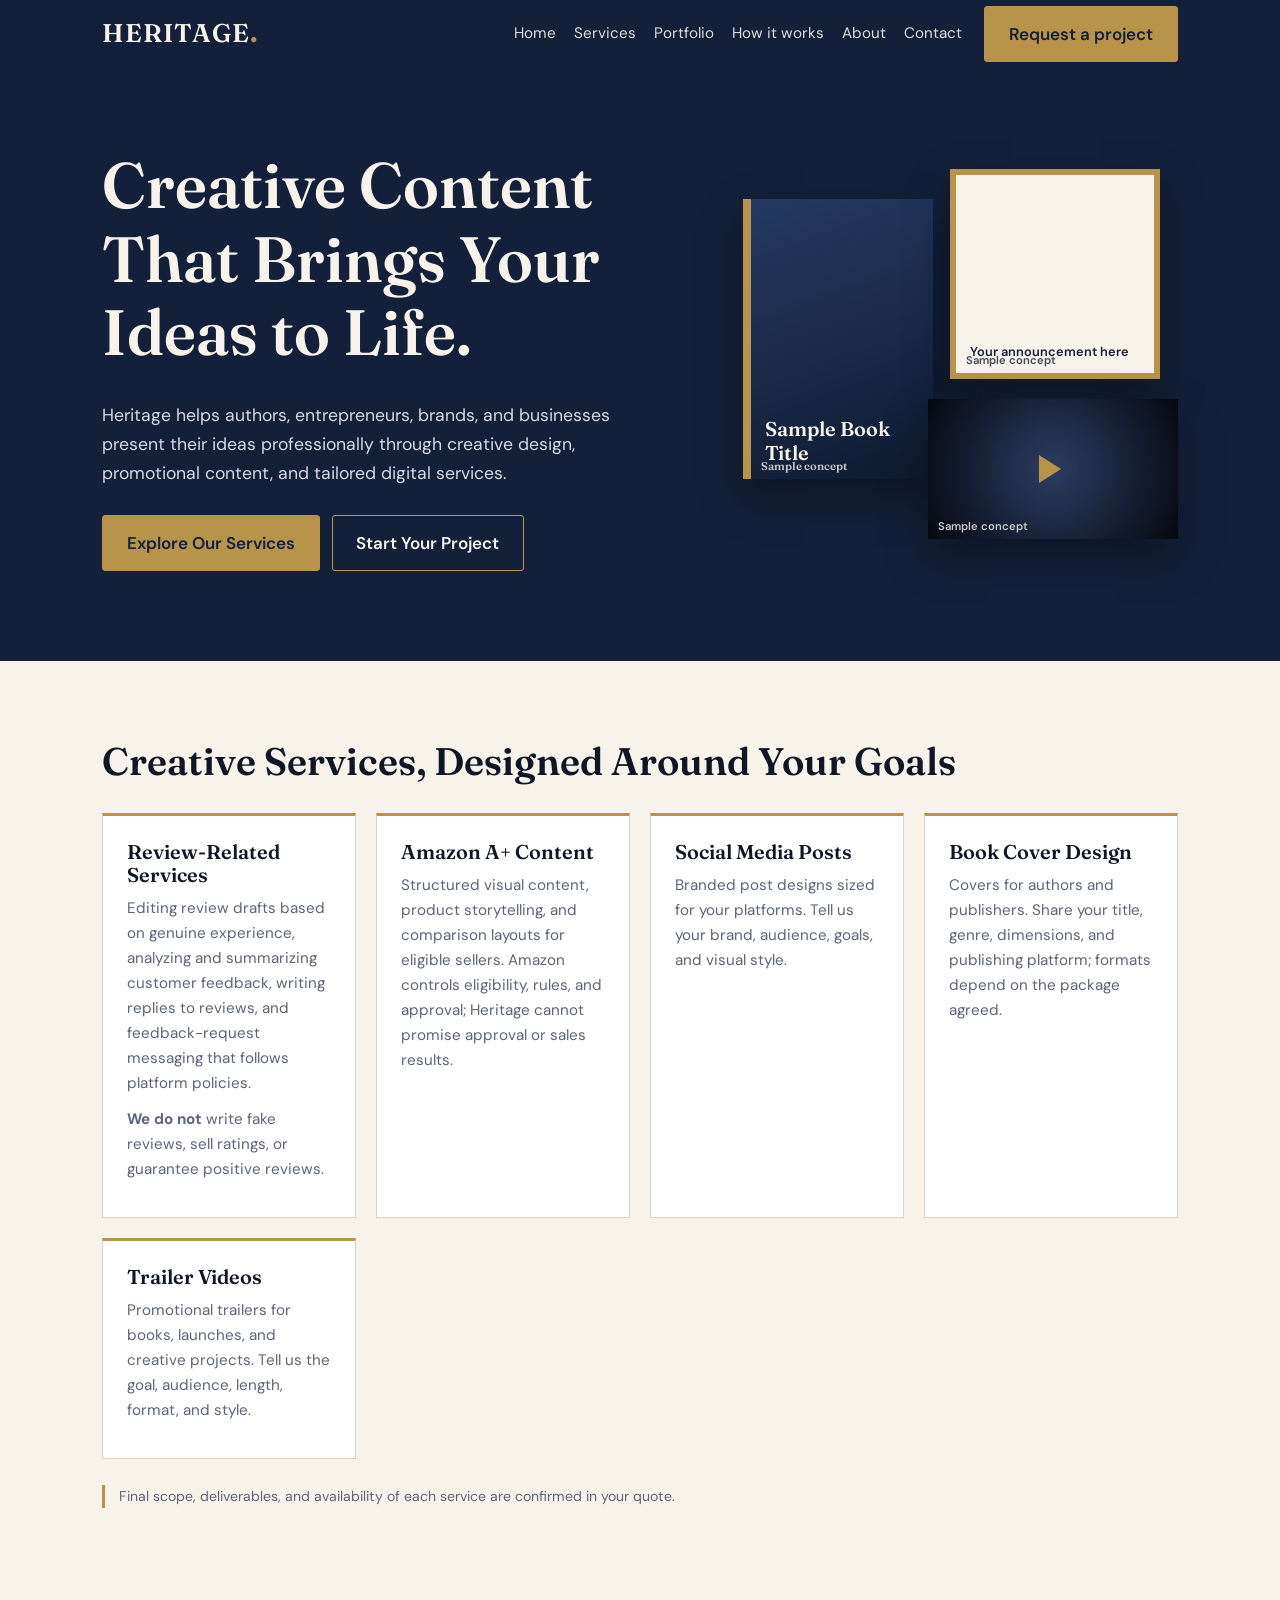
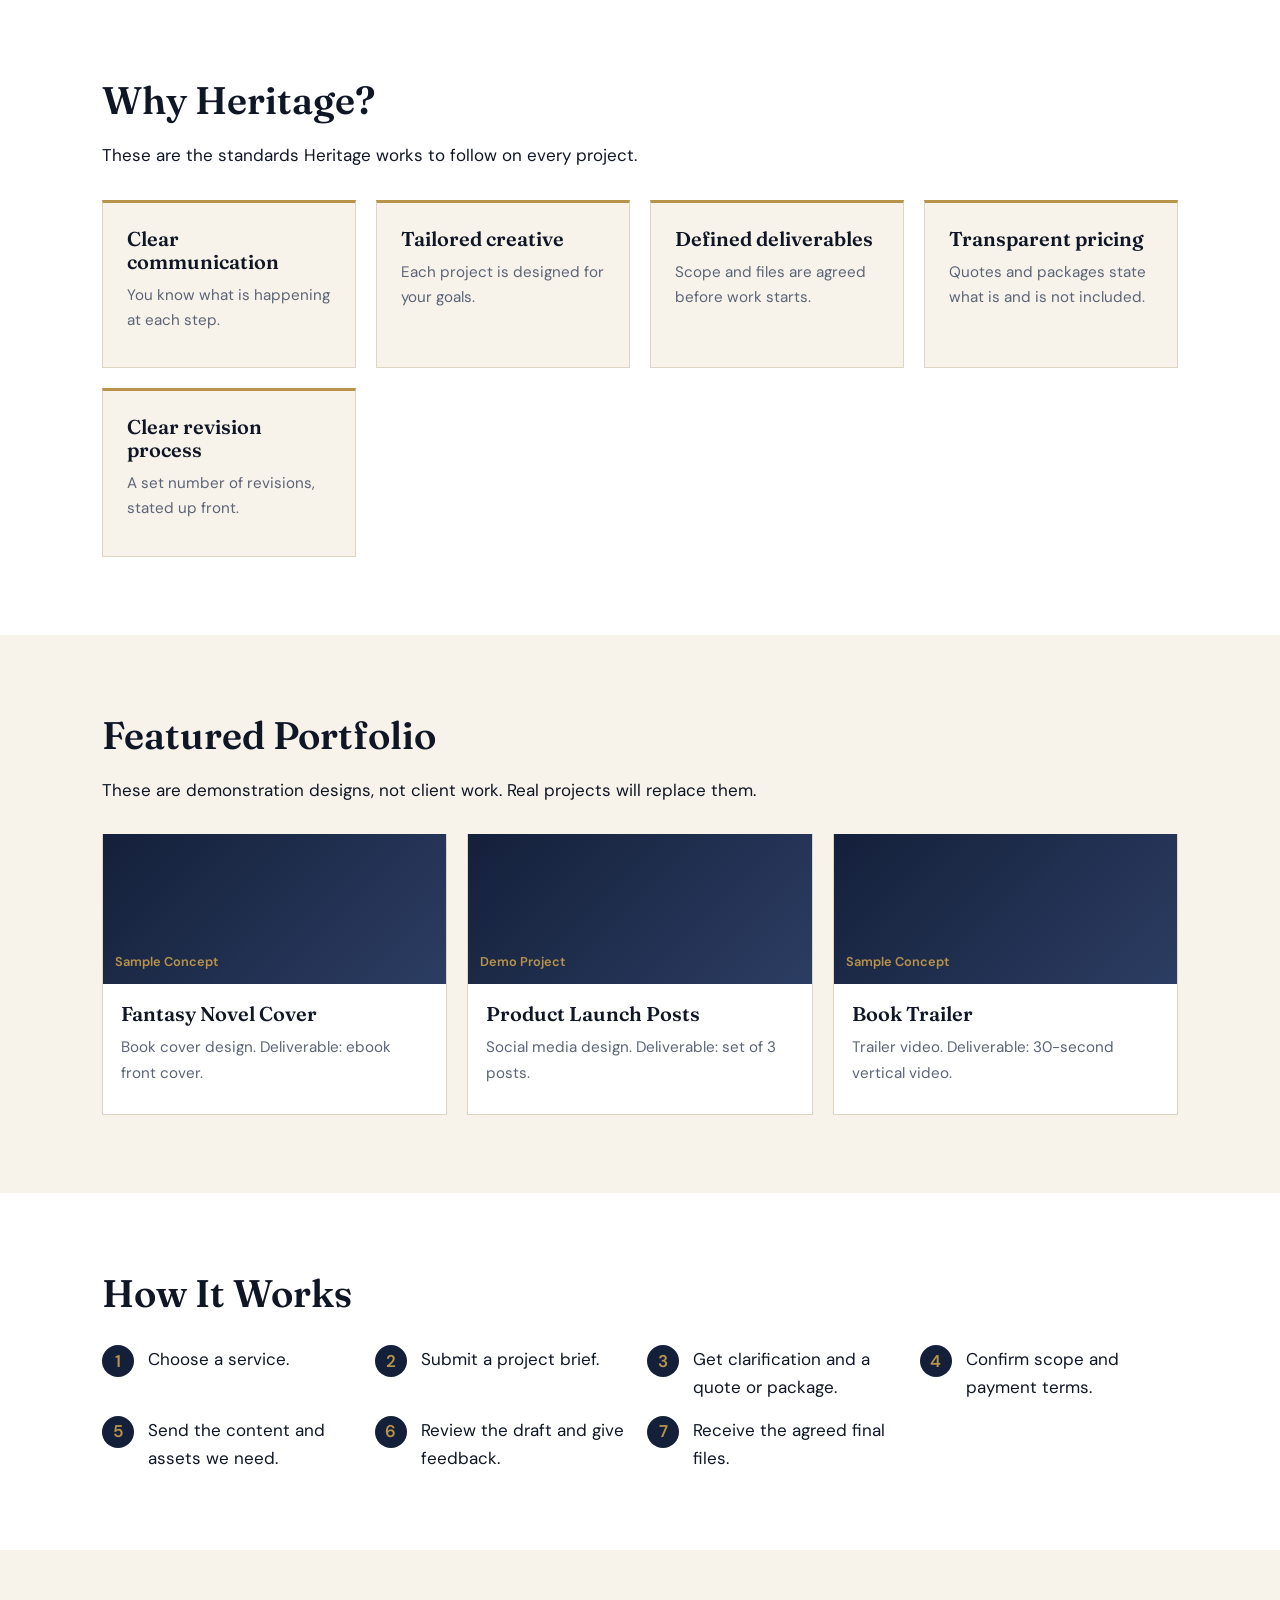
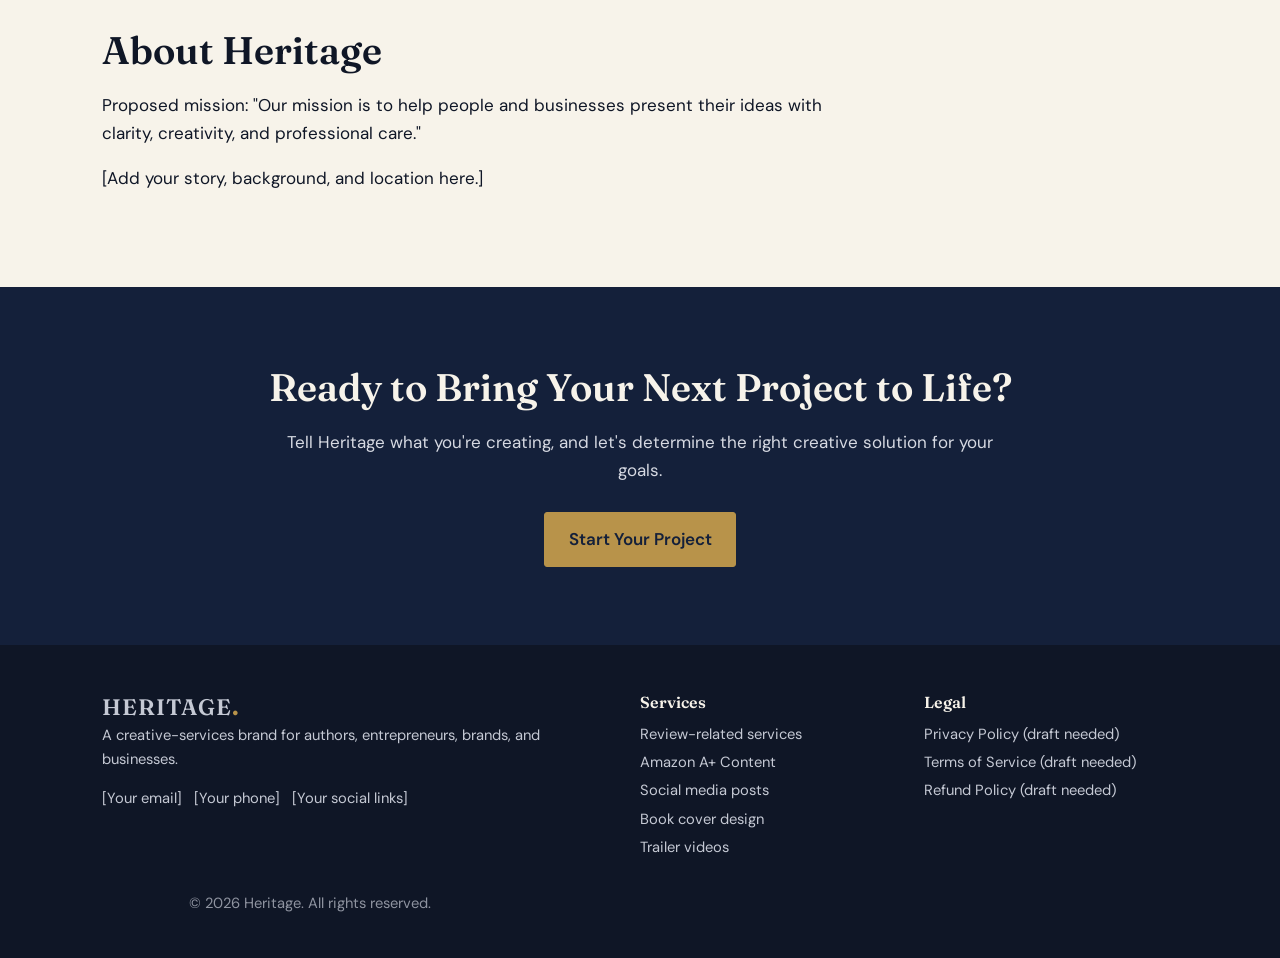
==== index.html @ a8f941b1 "Add files via upload" ====
<!doctype html><html lang="en"><head><title>Heritage | Creative Content and Promotional Services</title><meta name="description" content="Heritage offers book cover design, Amazon A+ Content, social media posts, trailer videos, and review-related content services for authors and businesses."><meta charset="utf-8"><meta name="viewport" content="width=device-width,initial-scale=1"><link rel="preconnect" href="https://fonts.googleapis.com"><link rel="preconnect" href="https://fonts.gstatic.com" crossorigin><link href="https://fonts.googleapis.com/css2?family=DM+Sans:wght@400;600&family=Fraunces:wght@600&display=swap" rel="stylesheet"><link rel="stylesheet" href="styles.css"><link rel="icon" href="data:image/svg+xml,%3Csvg xmlns=%27http://www.w3.org/2000/svg%27 viewBox=%270 0 100 100%27%3E%3Crect width=%27100%27 height=%27100%27 fill=%27%2314203a%27/%3E%3Ctext x=%2750%27 y=%2774%27 font-size=%2770%27 text-anchor=%27middle%27 fill=%27%23b8934a%27 font-family=%27serif%27%3EH%3C/text%3E%3C/svg%3E"></head><body><header><div class="wrap"><a class="logo" href="index.html">HERITAGE<b>.</b></a><nav aria-label="Main"><a href="index.html">Home</a><a href="index.html#services">Services</a><a href="index.html#portfolio">Portfolio</a><a href="index.html#how">How it works</a><a href="index.html#about">About</a><a href="contact.html">Contact</a></nav><a class="btn" href="contact.html">Request a project</a></div></header>
<main>
<div class="hero"><div class="wrap"><div><h1>Creative Content That Brings Your Ideas to Life.</h1><p>Heritage helps authors, entrepreneurs, brands, and businesses present their ideas professionally through creative design, promotional content, and tailored digital services.</p><div class="cta"><a class="btn" href="#services">Explore Our Services</a><a class="btn ghost" href="contact.html">Start Your Project</a></div></div>
<div class="stage" role="img" aria-label="Sample concept mockups: a book cover, a social post, and a video trailer frame"><div class="m book">Sample Book Title<small>Sample concept</small></div><div class="m post">Your announcement here<small>Sample concept</small></div><div class="m vid"><span>Sample concept</span></div></div></div></div>

<section id="services"><div class="wrap"><h2>Creative Services, Designed Around Your Goals</h2>
<div class="grid">
<div class="card"><h3>Review-Related Services</h3><p>Editing review drafts based on genuine experience, analyzing and summarizing customer feedback, writing replies to reviews, and feedback-request messaging that follows platform policies.</p><p><b>We do not</b> write fake reviews, sell ratings, or guarantee positive reviews.</p></div>
<div class="card"><h3>Amazon A+ Content</h3><p>Structured visual content, product storytelling, and comparison layouts for eligible sellers. Amazon controls eligibility, rules, and approval; Heritage cannot promise approval or sales results.</p></div>
<div class="card"><h3>Social Media Posts</h3><p>Branded post designs sized for your platforms. Tell us your brand, audience, goals, and visual style.</p></div>
<div class="card"><h3>Book Cover Design</h3><p>Covers for authors and publishers. Share your title, genre, dimensions, and publishing platform; formats depend on the package agreed.</p></div>
<div class="card"><h3>Trailer Videos</h3><p>Promotional trailers for books, launches, and creative projects. Tell us the goal, audience, length, format, and style.</p></div>
</div><p class="note">Final scope, deliverables, and availability of each service are confirmed in your quote.</p></div></section>

<section class="alt"><div class="wrap"><h2>Why Heritage?</h2><p>These are the standards Heritage works to follow on every project.</p>
<div class="grid"><div class="card"><h3>Clear communication</h3><p>You know what is happening at each step.</p></div><div class="card"><h3>Tailored creative</h3><p>Each project is designed for your goals.</p></div><div class="card"><h3>Defined deliverables</h3><p>Scope and files are agreed before work starts.</p></div><div class="card"><h3>Transparent pricing</h3><p>Quotes and packages state what is and is not included.</p></div><div class="card"><h3>Clear revision process</h3><p>A set number of revisions, stated up front.</p></div></div></div></section>

<section id="portfolio" class="port"><div class="wrap"><h2>Featured Portfolio</h2><p>These are demonstration designs, not client work. Real projects will replace them.</p>
<div class="grid"><div class="card"><div class="thumb">Sample Concept</div><div><h3>Fantasy Novel Cover</h3><p>Book cover design. Deliverable: ebook front cover.</p></div></div><div class="card"><div class="thumb">Demo Project</div><div><h3>Product Launch Posts</h3><p>Social media design. Deliverable: set of 3 posts.</p></div></div><div class="card"><div class="thumb">Sample Concept</div><div><h3>Book Trailer</h3><p>Trailer video. Deliverable: 30-second vertical video.</p></div></div></div></div></section>

<section id="how" class="alt"><div class="wrap"><h2>How It Works</h2>
<ol class="steps"><li>Choose a service.</li><li>Submit a project brief.</li><li>Get clarification and a quote or package.</li><li>Confirm scope and payment terms.</li><li>Send the content and assets we need.</li><li>Review the draft and give feedback.</li><li>Receive the agreed final files.</li></ol></div></section>

<section id="about"><div class="wrap"><h2>About Heritage</h2><p>Proposed mission: "Our mission is to help people and businesses present their ideas with clarity, creativity, and professional care."</p><p>[Add your story, background, and location here.]</p></div></section>

<section class="final"><div class="wrap"><h2>Ready to Bring Your Next Project to Life?</h2><p>Tell Heritage what you're creating, and let's determine the right creative solution for your goals.</p><a class="btn" href="contact.html">Start Your Project</a></div></section>
</main><footer><div class="wrap"><div><a class="logo" href="index.html" style="font-size:1.4rem">HERITAGE<b style="color:#b8934a">.</b></a><p>A creative-services brand for authors, entrepreneurs, brands, and businesses.</p><p>[Your email] &nbsp; [Your phone] &nbsp; [Your social links]</p></div><div><h3>Services</h3><a href="index.html#services">Review-related services</a><a href="index.html#services">Amazon A+ Content</a><a href="index.html#services">Social media posts</a><a href="index.html#services">Book cover design</a><a href="index.html#services">Trailer videos</a></div><div><h3>Legal</h3><a href="#">Privacy Policy (draft needed)</a><a href="#">Terms of Service (draft needed)</a><a href="#">Refund Policy (draft needed)</a></div></div><p class="copy">&copy; <span id="y"></span> Heritage. All rights reserved.</p></footer><script>document.getElementById("y").textContent=new Date().getFullYear()</script></body></html>
---- styles.css ----
:root{--navy:#14203a;--ink:#0f1626;--cream:#f7f3ea;--gold:#b8934a;--mute:#5b6478;--line:#ddd5c2}
*{box-sizing:border-box}html{scroll-behavior:smooth}
body{margin:0;font:17px/1.65 "DM Sans",system-ui,sans-serif;color:var(--ink);background:var(--cream)}
h1,h2,h3,.logo{font-family:Fraunces,Georgia,serif;font-weight:600;line-height:1.15;margin:0 0 .5em}
h1{font-size:clamp(2.3rem,5.5vw,4rem)}h2{font-size:clamp(1.7rem,3.5vw,2.4rem)}h3{font-size:1.25rem}
p{margin:0 0 1em;max-width:62ch}a{color:inherit}
:focus-visible{outline:3px solid var(--gold);outline-offset:3px}
.wrap{max-width:1120px;margin:0 auto;padding:0 22px}
header{background:var(--navy);color:var(--cream);position:sticky;top:0;z-index:5}
header .wrap{display:flex;align-items:center;gap:22px;min-height:68px;flex-wrap:wrap}
.logo{font-size:1.6rem;text-decoration:none;letter-spacing:.04em;margin:0 auto 0 0}.logo b{color:var(--gold)}
nav{display:flex;gap:18px;flex-wrap:wrap}nav a{text-decoration:none;font-size:.95rem;opacity:.9}nav a:hover{color:var(--gold)}
.btn{display:inline-block;padding:.75em 1.4em;border:1.5px solid var(--gold);background:var(--gold);color:var(--navy);font-weight:600;text-decoration:none;border-radius:3px;cursor:pointer;font:inherit;font-weight:600}
.btn.ghost{background:transparent;color:inherit}.btn:hover{filter:brightness(1.08)}
.hero{background:var(--navy);color:var(--cream);padding:80px 0 90px}
.hero .wrap{display:grid;grid-template-columns:1.1fr .9fr;gap:48px;align-items:center}
.hero p{color:#d6d9e2;font-size:1.1rem}.cta{display:flex;gap:12px;flex-wrap:wrap;margin-top:1.6em}
.stage{position:relative;height:380px}
.m{position:absolute;box-shadow:0 18px 40px rgba(0,0,0,.35);display:flex;align-items:flex-end;padding:14px;font:600 .8rem/1.2 "DM Sans",sans-serif;color:var(--cream)}
.book{width:190px;height:280px;left:6%;top:30px;background:linear-gradient(160deg,#243a63,#0f1a30);border-left:8px solid var(--gold);font-family:Fraunces,serif;font-size:1.25rem}
.post{width:210px;height:210px;right:4%;top:0;background:var(--cream);color:var(--navy);border:6px solid var(--gold)}
.vid{width:250px;height:140px;right:0;bottom:10px;background:#000 radial-gradient(circle at 50% 50%,#2c3d63,#05080f);align-items:center;justify-content:center}
.vid:before{content:"";border:14px solid transparent;border-left:22px solid var(--gold);margin-left:8px}
.vid span,.m small{position:absolute;left:10px;bottom:6px;font-size:.7rem;opacity:.8}
section{padding:78px 0}.alt{background:#fff}
.grid{display:grid;gap:20px;grid-template-columns:repeat(auto-fit,minmax(230px,1fr));margin-top:30px}
.card{background:#fff;border:1px solid var(--line);border-top:3px solid var(--gold);padding:24px}
.alt .card{background:var(--cream)}.card p{font-size:.95rem;color:var(--mute);margin:0 0 .7em}
.note{font-size:.88rem;color:var(--mute);border-left:3px solid var(--gold);padding-left:14px;margin-top:26px}
.port .card{padding:0;border-top:0}.thumb{height:150px;display:flex;align-items:flex-end;padding:12px;background:linear-gradient(135deg,var(--navy),#2c3d63);color:var(--gold);font-weight:600;font-size:.8rem}
.port .card div:last-child{padding:18px}
ol.steps{counter-reset:s;list-style:none;padding:0;margin:30px 0 0;display:grid;gap:14px;grid-template-columns:repeat(auto-fit,minmax(240px,1fr))}
ol.steps li{counter-increment:s;padding-left:46px;position:relative}
ol.steps li:before{content:counter(s);position:absolute;left:0;top:0;width:32px;height:32px;border-radius:50%;background:var(--navy);color:var(--gold);display:grid;place-items:center;font-weight:600}
.final{background:var(--navy);color:var(--cream);text-align:center}.final p{margin:0 auto 1.6em;color:#d6d9e2}
footer{background:var(--ink);color:#c5c9d4;padding:48px 0 28px;font-size:.92rem}
footer .wrap{display:grid;gap:30px;grid-template-columns:2fr 1fr 1fr}footer a{display:block;text-decoration:none;padding:2px 0}footer a:hover{color:var(--gold)}
footer h3{color:var(--cream);font-size:1rem}.copy{text-align:center;margin-top:30px;opacity:.7}
form{display:grid;gap:16px;max-width:640px}label{display:grid;gap:6px;font-weight:600;font-size:.95rem}
input,select,textarea{font:inherit;padding:.7em;border:1.5px solid #b9b19b;border-radius:3px;background:#fff;width:100%}
.hide{display:none}.hp{position:absolute;left:-9999px}
@media(max-width:800px){.hero .wrap,footer .wrap{grid-template-columns:1fr}.stage{height:330px}section{padding:56px 0}}
@media(prefers-reduced-motion:reduce){html{scroll-behavior:auto}}
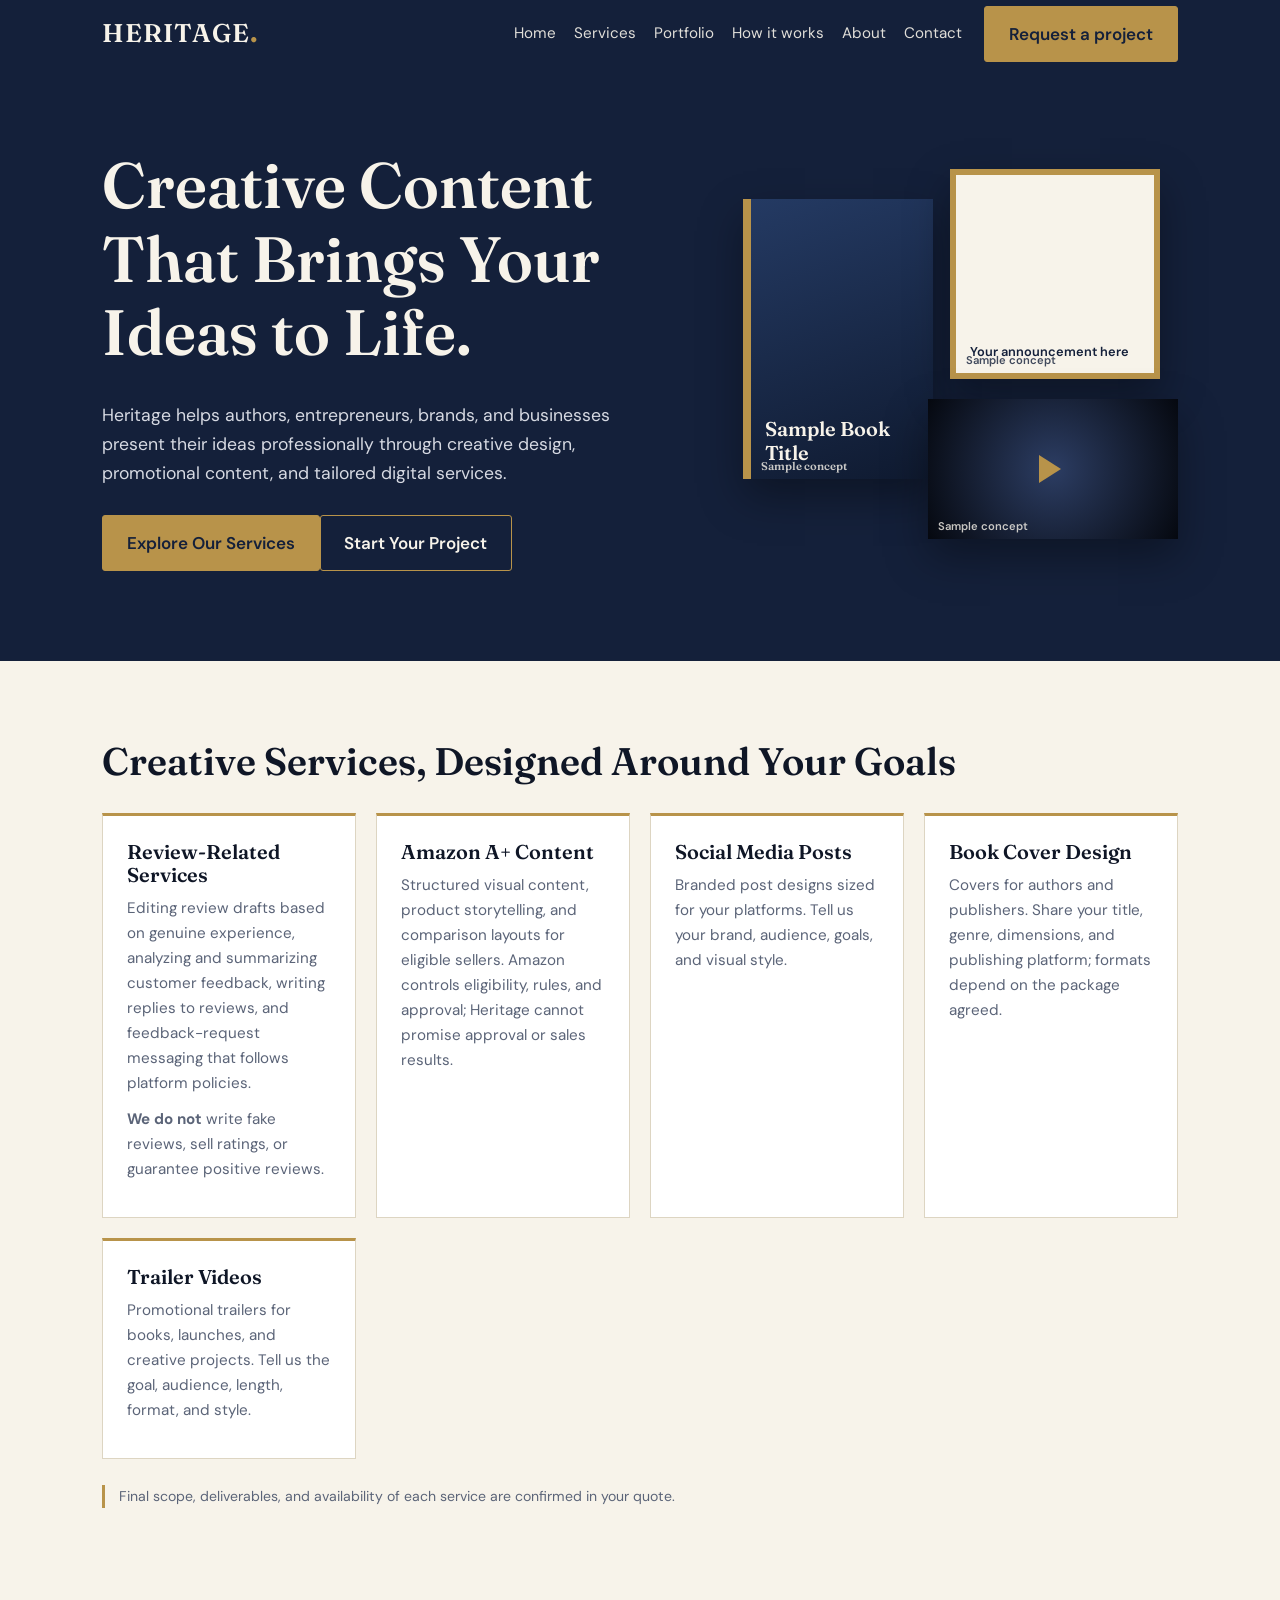
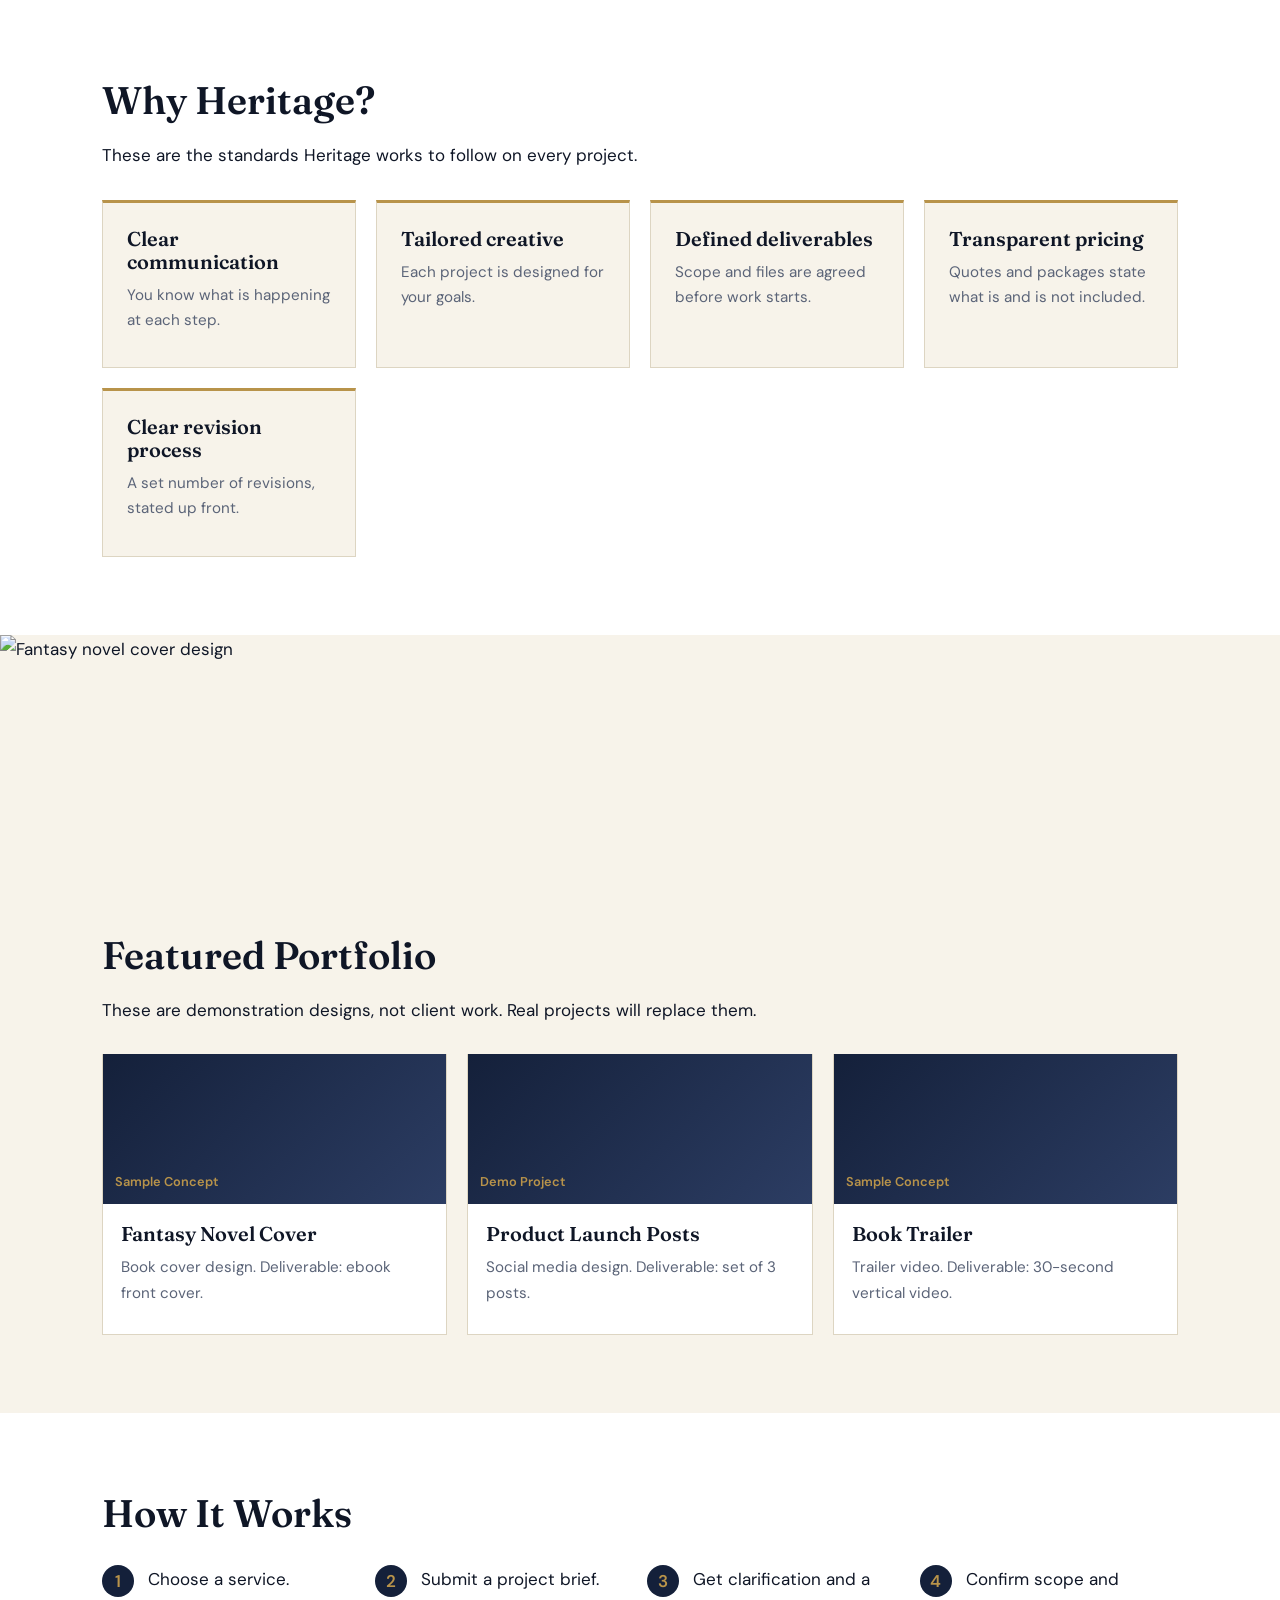
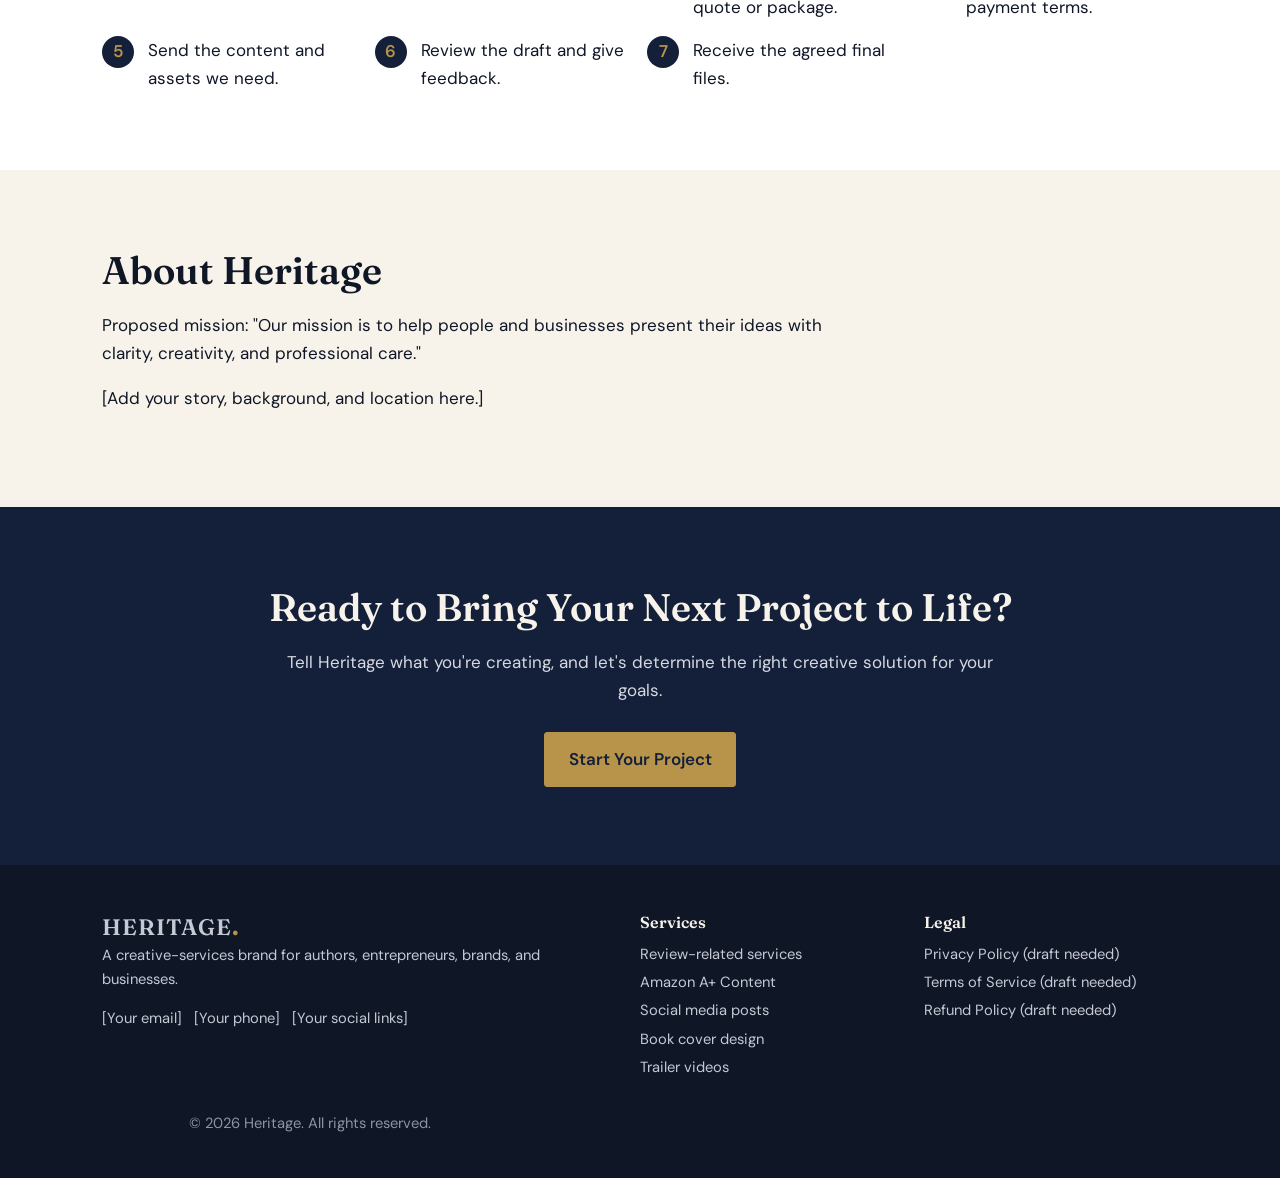
==== commit b3f30f33: "Update index.html" ====
--- a/index.html
+++ b/index.html
@@ -14,7 +14,7 @@
 
 <section class="alt"><div class="wrap"><h2>Why Heritage?</h2><p>These are the standards Heritage works to follow on every project.</p>
 <div class="grid"><div class="card"><h3>Clear communication</h3><p>You know what is happening at each step.</p></div><div class="card"><h3>Tailored creative</h3><p>Each project is designed for your goals.</p></div><div class="card"><h3>Defined deliverables</h3><p>Scope and files are agreed before work starts.</p></div><div class="card"><h3>Transparent pricing</h3><p>Quotes and packages state what is and is not included.</p></div><div class="card"><h3>Clear revision process</h3><p>A set number of revisions, stated up front.</p></div></div></div></section>
-
+<img class="pimg" src="cover1.jpg" alt="Fantasy novel cover design">
 <section id="portfolio" class="port"><div class="wrap"><h2>Featured Portfolio</h2><p>These are demonstration designs, not client work. Real projects will replace them.</p>
 <div class="grid"><div class="card"><div class="thumb">Sample Concept</div><div><h3>Fantasy Novel Cover</h3><p>Book cover design. Deliverable: ebook front cover.</p></div></div><div class="card"><div class="thumb">Demo Project</div><div><h3>Product Launch Posts</h3><p>Social media design. Deliverable: set of 3 posts.</p></div></div><div class="card"><div class="thumb">Sample Concept</div><div><h3>Book Trailer</h3><p>Trailer video. Deliverable: 30-second vertical video.</p></div></div></div></div></section>
 
--- a/styles.css
+++ b/styles.css
@@ -14,7 +14,7 @@
 .btn.ghost{background:transparent;color:inherit}.btn:hover{filter:brightness(1.08)}
 .hero{background:var(--navy);color:var(--cream);padding:80px 0 90px}
 .hero .wrap{display:grid;grid-template-columns:1.1fr .9fr;gap:48px;align-items:center}
-.hero p{color:#d6d9e2;font-size:1.1rem}.cta{display:flex;gap:12px;flex-wrap:wrap;margin-top:1.6em}
+.hero p{color:#d6d9e2;font-size:1.1rem}.cta{display:flex;gap:12px.pimg{width:100%;height:220px;object-fit:cover;display:block};flex-wrap:wrap;margin-top:1.6em}
 .stage{position:relative;height:380px}
 .m{position:absolute;box-shadow:0 18px 40px rgba(0,0,0,.35);display:flex;align-items:flex-end;padding:14px;font:600 .8rem/1.2 "DM Sans",sans-serif;color:var(--cream)}
 .book{width:190px;height:280px;left:6%;top:30px;background:linear-gradient(160deg,#243a63,#0f1a30);border-left:8px solid var(--gold);font-family:Fraunces,serif;font-size:1.25rem}
@@ -41,3 +41,4 @@
 .hide{display:none}.hp{position:absolute;left:-9999px}
 @media(max-width:800px){.hero .wrap,footer .wrap{grid-template-columns:1fr}.stage{height:330px}section{padding:56px 0}}
 @media(prefers-reduced-motion:reduce){html{scroll-behavior:auto}}
+.pimg{width:100%;height:220px;object-fit:cover;display:block}
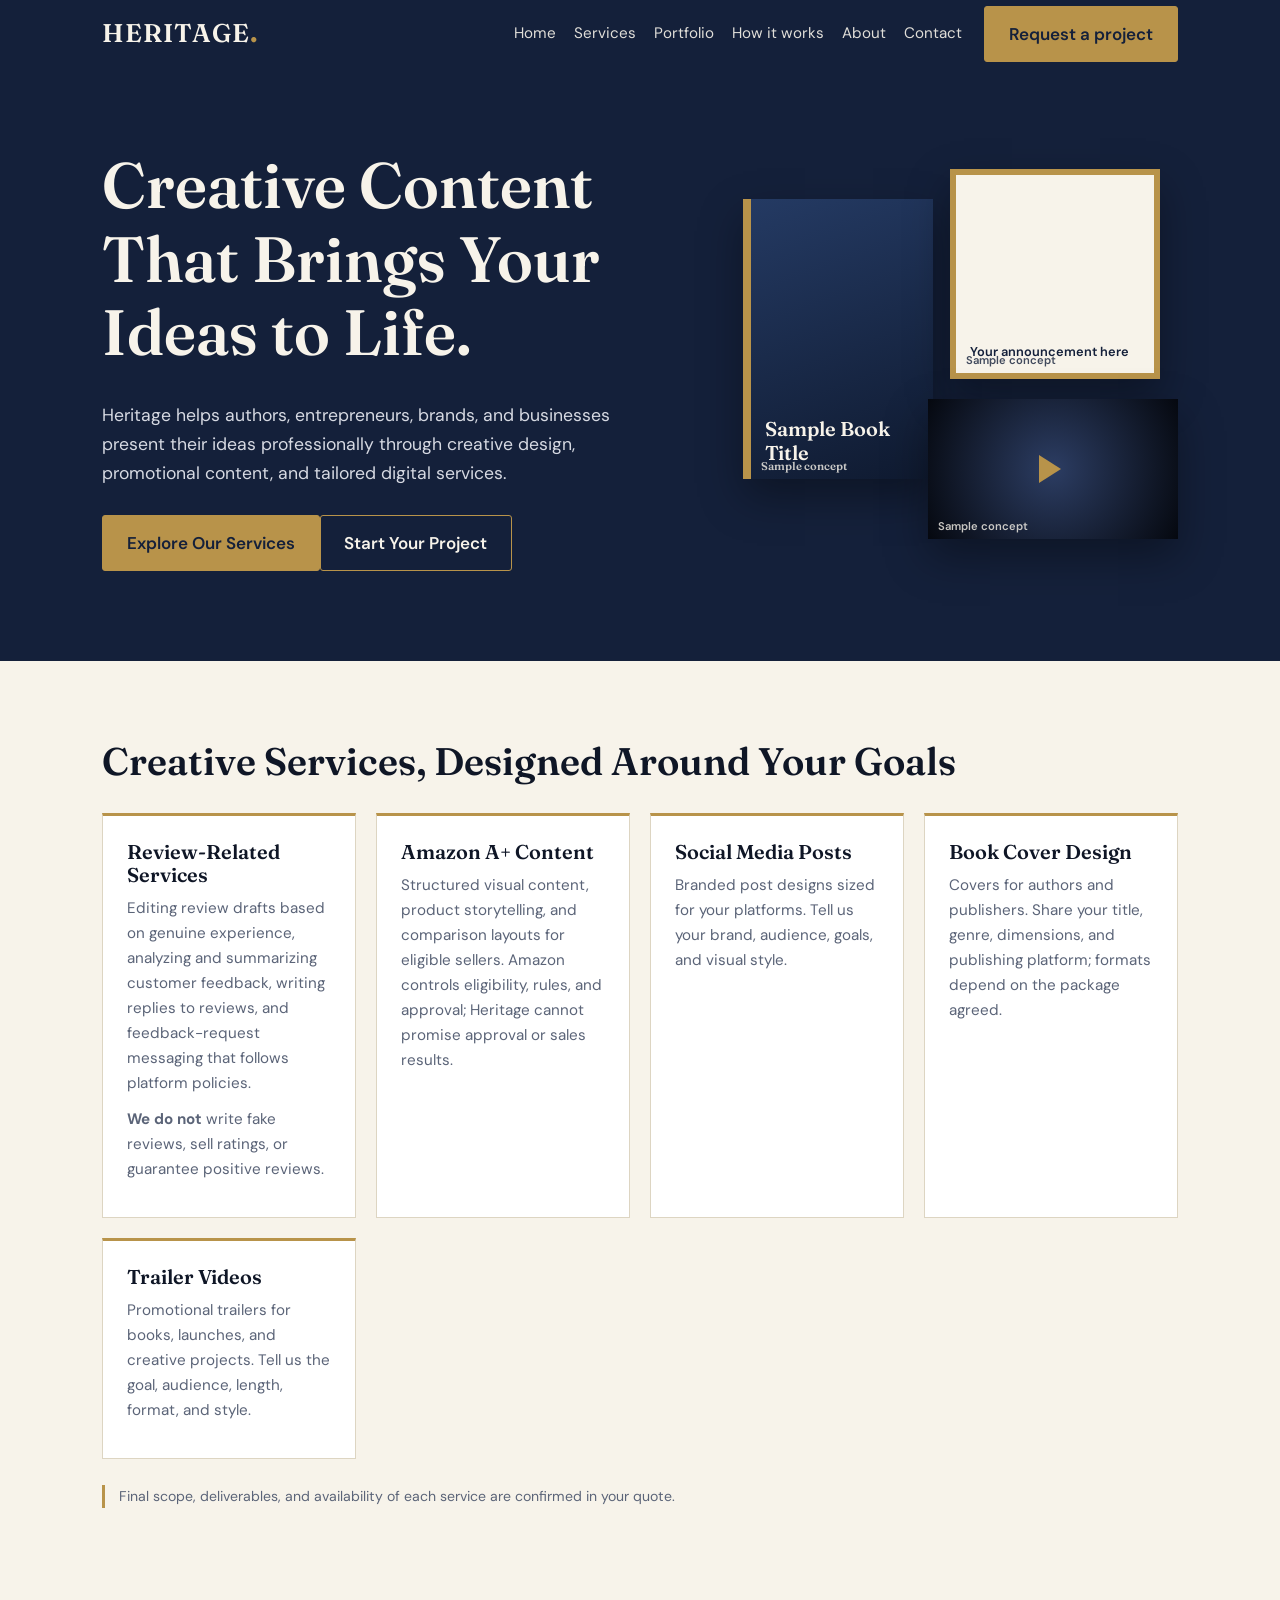
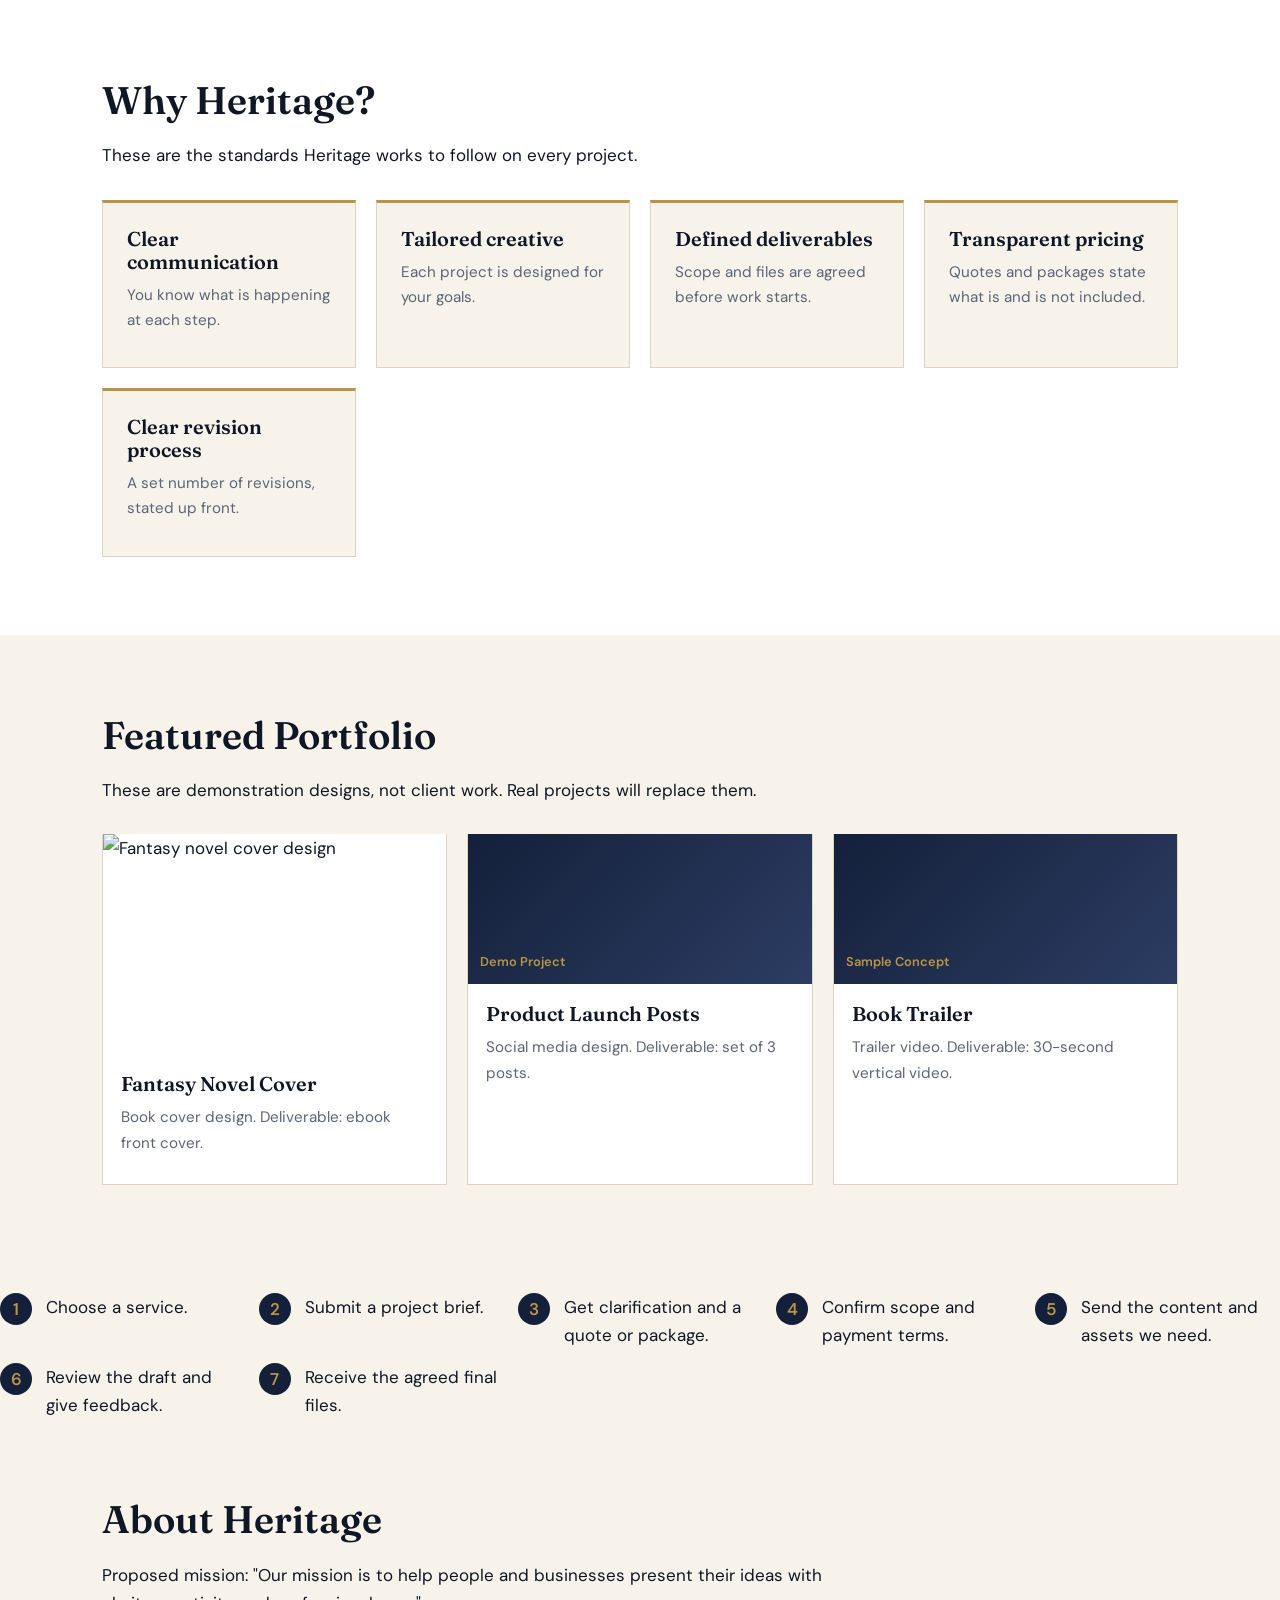
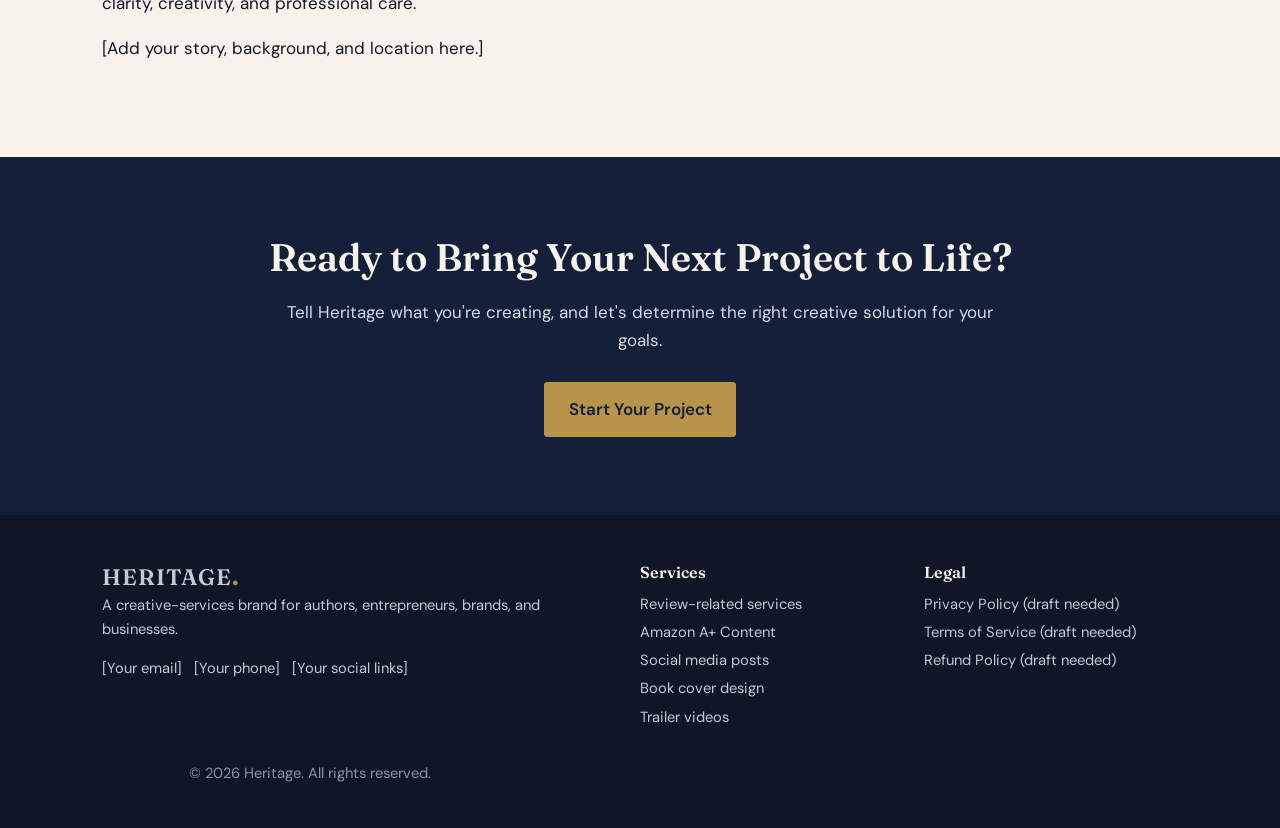
==== commit ca95a895: "Update index.html" ====
--- a/index.html
+++ b/index.html
@@ -14,11 +14,8 @@
 
 <section class="alt"><div class="wrap"><h2>Why Heritage?</h2><p>These are the standards Heritage works to follow on every project.</p>
 <div class="grid"><div class="card"><h3>Clear communication</h3><p>You know what is happening at each step.</p></div><div class="card"><h3>Tailored creative</h3><p>Each project is designed for your goals.</p></div><div class="card"><h3>Defined deliverables</h3><p>Scope and files are agreed before work starts.</p></div><div class="card"><h3>Transparent pricing</h3><p>Quotes and packages state what is and is not included.</p></div><div class="card"><h3>Clear revision process</h3><p>A set number of revisions, stated up front.</p></div></div></div></section>
-<img class="pimg" src="cover1.jpg" alt="Fantasy novel cover design">
 <section id="portfolio" class="port"><div class="wrap"><h2>Featured Portfolio</h2><p>These are demonstration designs, not client work. Real projects will replace them.</p>
-<div class="grid"><div class="card"><div class="thumb">Sample Concept</div><div><h3>Fantasy Novel Cover</h3><p>Book cover design. Deliverable: ebook front cover.</p></div></div><div class="card"><div class="thumb">Demo Project</div><div><h3>Product Launch Posts</h3><p>Social media design. Deliverable: set of 3 posts.</p></div></div><div class="card"><div class="thumb">Sample Concept</div><div><h3>Book Trailer</h3><p>Trailer video. Deliverable: 30-second vertical video.</p></div></div></div></div></section>
-
-<section id="how" class="alt"><div class="wrap"><h2>How It Works</h2>
+<div class="grid"><div class="card"><img class="pimg" src="cover1.jpg" alt="Fantasy novel cover design"><div><h3>Fantasy Novel Cover</h3><p>Book cover design. Deliverable: ebook front cover.</p></div></div><div class="card"><div class="thumb">Demo Project</div><div><h3>Product Launch Posts</h3><p>Social media design. Deliverable: set of 3 posts.</p></div></div><div class="card"><div class="thumb">Sample Concept</div><div><h3>Book Trailer</h3><p>Trailer video. Deliverable: 30-second vertical video.</p></div></div></div></div></section>
 <ol class="steps"><li>Choose a service.</li><li>Submit a project brief.</li><li>Get clarification and a quote or package.</li><li>Confirm scope and payment terms.</li><li>Send the content and assets we need.</li><li>Review the draft and give feedback.</li><li>Receive the agreed final files.</li></ol></div></section>
 
 <section id="about"><div class="wrap"><h2>About Heritage</h2><p>Proposed mission: "Our mission is to help people and businesses present their ideas with clarity, creativity, and professional care."</p><p>[Add your story, background, and location here.]</p></div></section>
